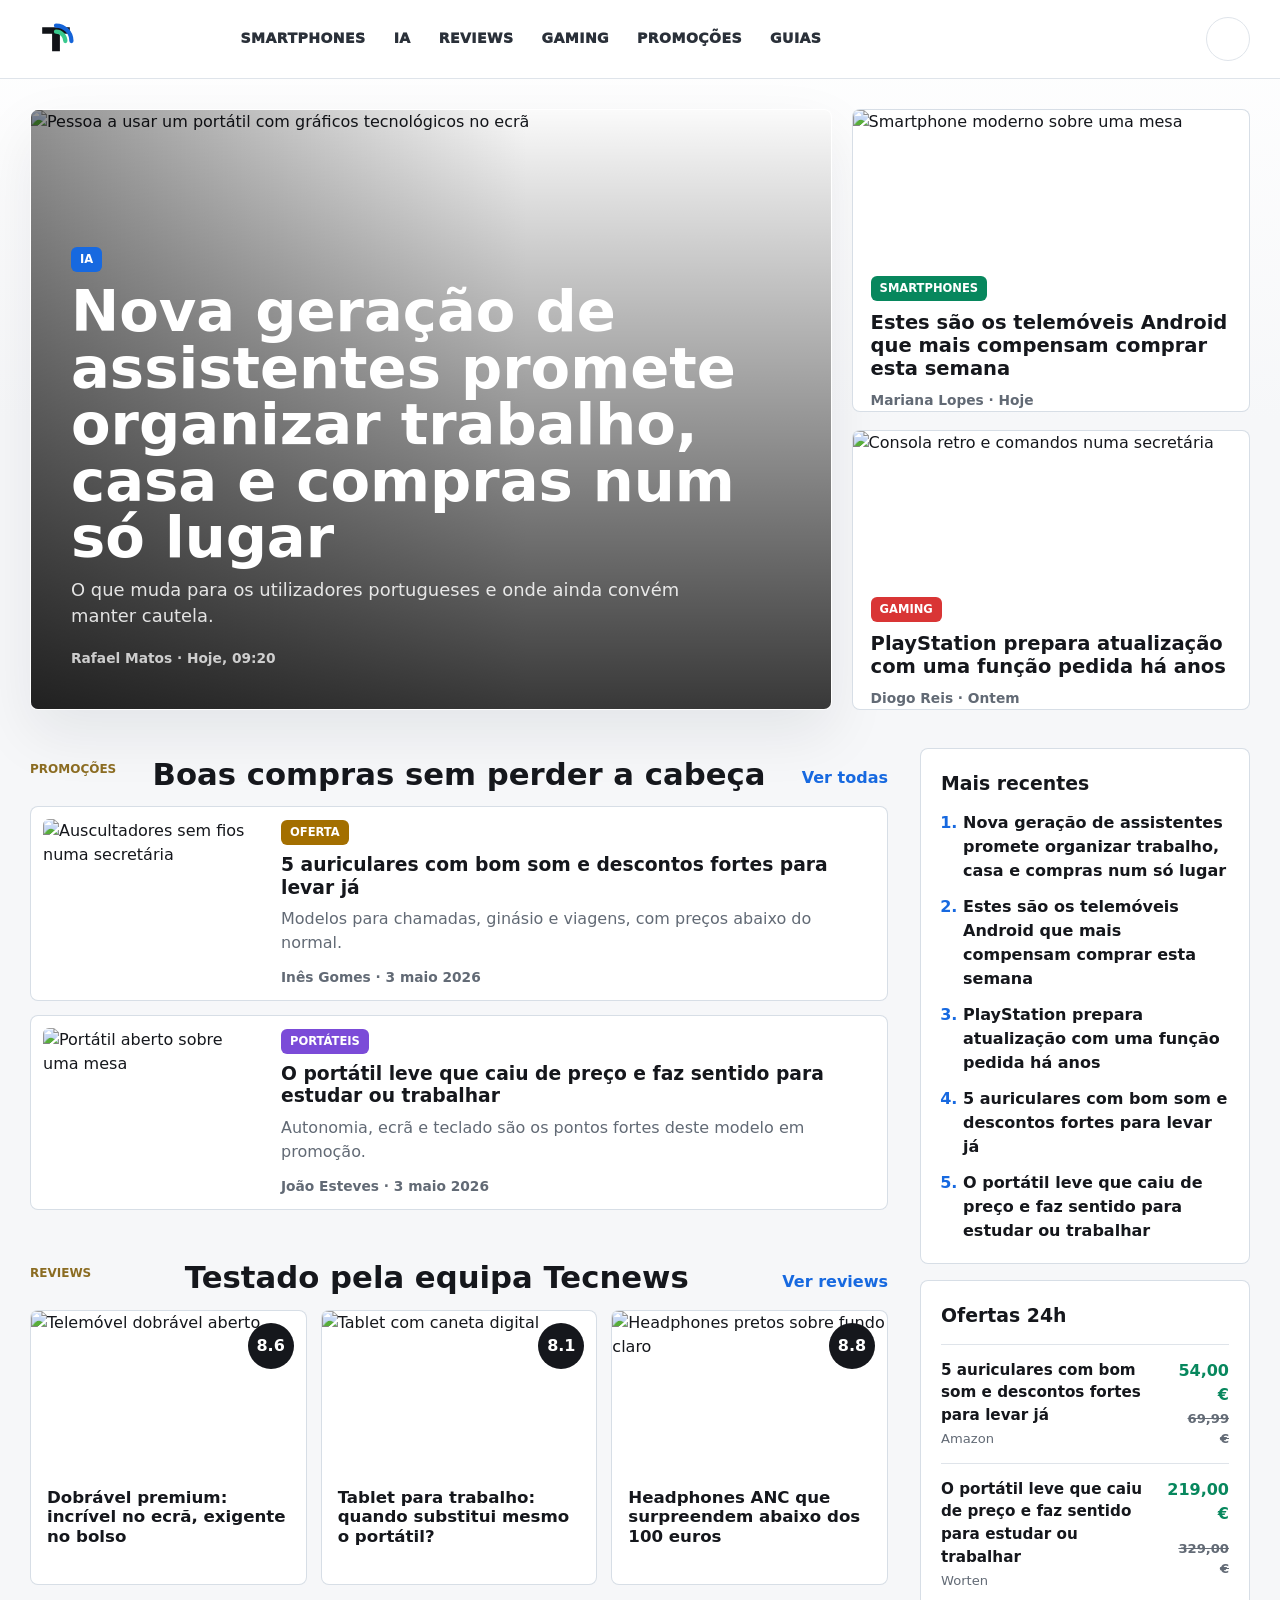
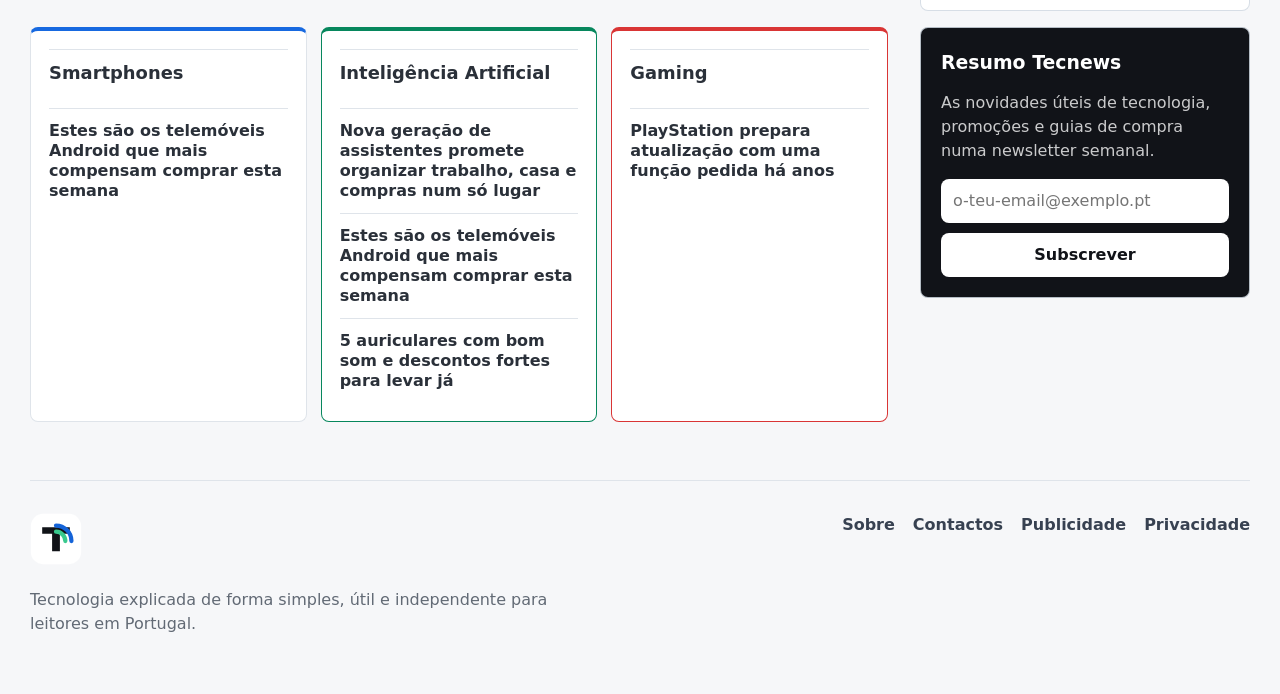
==== index.html @ a5c697e7 "Fix remaining public navigation links" ====
<!doctype html>
<html lang="pt-PT">
  <head>
    <meta charset="utf-8" />
    <meta name="viewport" content="width=device-width, initial-scale=1" />
    <meta
      name="description"
      content="Tecnews.pt acompanha tecnologia, gadgets, inteligência artificial, telecomunicações, jogos, mobilidade e promoções em Portugal."
    />
    <title>Tecnews.pt - Tecnologia em português</title>
    <link rel="preconnect" href="https://images.unsplash.com" />
    <link rel="preconnect" href="https://unpkg.com" />
    <link rel="icon" href="assets/logo.svg" type="image/svg+xml" />
    <link rel="stylesheet" href="styles.css" />
  </head>
  <body>
    <header class="site-header">
      <div class="topbar">
        <a class="brand" href="index.html" aria-label="Tecnews.pt página inicial">
          <img class="brand-logo" src="assets/logo.svg" alt="Tecnews.pt" />
        </a>

        <button class="icon-button nav-toggle" type="button" aria-label="Abrir menu" aria-expanded="false">
          <i data-lucide="menu"></i>
        </button>

        <nav class="main-nav" aria-label="Secções principais">
          <a href="topic.html?topic=smartphones">Smartphones</a>
          <a href="topic.html?topic=ia">IA</a>
          <a href="topic.html?topic=reviews">Reviews</a>
          <a href="topic.html?topic=gaming">Gaming</a>
          <a href="topic.html?topic=promocoes">Promoções</a>
          <a href="topic.html?topic=guias">Guias</a>
        </nav>

        <form class="search" role="search" data-search-form>
          <button class="search-trigger" type="button" aria-label="Abrir pesquisa" data-search-trigger>
            <i data-lucide="search"></i>
          </button>
          <label class="sr-only" for="search-input">Pesquisar</label>
          <input id="search-input" type="search" placeholder="Pesquisar notícias" data-search-input />
          <div class="search-results" data-search-results></div>
        </form>
      </div>

      <div class="trend-strip is-hidden" data-trends aria-label="Temas em destaque"></div>
    </header>

    <main>
      <section class="hero-grid" aria-label="Notícias em destaque">
        <article class="lead-story" data-lead-story></article>

        <div class="side-stories" data-side-stories></div>
      </section>

      <section class="news-layout">
        <div class="content-column">
          <section id="promocoes" class="section-block">
            <div class="section-heading">
              <p class="eyebrow">Promoções</p>
              <h2>Boas compras sem perder a cabeça</h2>
              <a href="topic.html?topic=promocoes">Ver todas</a>
            </div>

            <div class="article-list" data-promo-posts></div>
          </section>

          <section id="reviews" class="section-block">
            <div class="section-heading">
              <p class="eyebrow">Reviews</p>
              <h2>Testado pela equipa Tecnews</h2>
              <a href="topic.html?topic=reviews">Ver reviews</a>
            </div>

            <div class="review-grid" data-review-posts></div>
          </section>

          <section id="guias" class="section-block topic-grid">
            <div class="topic-block" id="smartphones">
              <a class="topic-head" href="topic.html?topic=smartphones">
                <i data-lucide="smartphone"></i>
                <h2>Smartphones</h2>
              </a>
              <div data-topic-links="Smartphones"></div>
            </div>

            <div class="topic-block" id="ia">
              <a class="topic-head" href="topic.html?topic=ia">
                <i data-lucide="sparkles"></i>
                <h2>Inteligência Artificial</h2>
              </a>
              <div data-topic-links="IA"></div>
            </div>

            <div class="topic-block" id="gaming">
              <a class="topic-head" href="topic.html?topic=gaming">
                <i data-lucide="gamepad-2"></i>
                <h2>Gaming</h2>
              </a>
              <div data-topic-links="Gaming"></div>
            </div>
          </section>
        </div>

        <aside class="sidebar" aria-label="Mais notícias e ofertas">
          <section class="sidebar-panel">
            <h2>Mais recentes</h2>
            <ol class="latest-list" data-latest-posts></ol>
          </section>

          <section class="sidebar-panel deals-panel">
            <h2>Ofertas 24h</h2>
            <div data-deal-posts></div>
          </section>

          <section class="newsletter">
            <i data-lucide="mail"></i>
            <h2 data-newsletter-title>Resumo Tecnews</h2>
            <p data-newsletter-text>As novidades úteis de tecnologia, promoções e guias de compra numa newsletter semanal.</p>
            <form>
              <label class="sr-only" for="email">Email</label>
              <input id="email" type="email" placeholder="o-teu-email@exemplo.pt" />
              <button type="submit">Subscrever</button>
            </form>
          </section>
        </aside>
      </section>
    </main>

    <footer class="site-footer">
      <div>
        <a class="brand" href="index.html">
          <img class="brand-logo" src="assets/logo.svg" alt="Tecnews.pt" />
        </a>
        <p>Tecnologia explicada de forma simples, útil e independente para leitores em Portugal.</p>
      </div>
      <nav aria-label="Rodapé">
        <a href="page.html?page=sobre">Sobre</a>
        <a href="page.html?page=contactos">Contactos</a>
        <a href="page.html?page=publicidade">Publicidade</a>
        <a href="page.html?page=privacidade">Privacidade</a>
      </nav>
    </footer>

    <script src="https://unpkg.com/lucide@latest/dist/umd/lucide.min.js"></script>
    <script src="site-data.js"></script>
    <script src="script.js"></script>
  </body>
</html>
---- styles.css ----
:root {
  color-scheme: light;
  --bg: #f6f7f9;
  --surface: #ffffff;
  --surface-soft: #f1f5f7;
  --ink: #15171c;
  --muted: #626a75;
  --line: #dfe4ea;
  --blue: #1769e0;
  --green: #07875d;
  --yellow: #f2b705;
  --red: #d93535;
  --purple: #7b4bd8;
  --gold: #c9a24e;
  --shadow: 0 24px 60px rgba(17, 24, 39, 0.08);
  --max: 1220px;
}

* {
  box-sizing: border-box;
}

body {
  margin: 0;
  background:
    linear-gradient(180deg, #ffffff 0, #f6f7f9 420px),
    var(--bg);
  color: var(--ink);
  font-family:
    Inter, ui-sans-serif, system-ui, -apple-system, BlinkMacSystemFont, "Segoe UI", sans-serif;
  line-height: 1.5;
}

img {
  display: block;
  width: 100%;
  height: 100%;
  object-fit: cover;
}

a {
  color: inherit;
  text-decoration: none;
}

button,
input,
select,
textarea {
  font: inherit;
}

.sr-only,
.visually-tight .eyebrow {
  position: absolute;
  width: 1px;
  height: 1px;
  padding: 0;
  margin: -1px;
  overflow: hidden;
  clip: rect(0, 0, 0, 0);
  white-space: nowrap;
  border: 0;
}

.site-header {
  position: sticky;
  top: 0;
  z-index: 20;
  background: rgba(255, 255, 255, 0.88);
  border-bottom: 1px solid var(--line);
  backdrop-filter: blur(22px);
}

.topbar,
.trend-strip,
.hero-grid,
.news-layout,
.site-footer {
  width: min(calc(100% - 32px), var(--max));
  margin-inline: auto;
}

.topbar {
  display: grid;
  grid-template-columns: auto 1fr minmax(190px, 270px);
  gap: 20px;
  align-items: center;
  min-height: 78px;
}

.brand {
  display: inline-flex;
  align-items: center;
  width: fit-content;
}

.brand-logo {
  width: 52px;
  height: auto;
}

.main-nav {
  display: flex;
  justify-content: center;
  gap: 2px;
}

.main-nav a {
  border-radius: 999px;
  color: #2a3039;
  font-size: 0.88rem;
  font-weight: 950;
  letter-spacing: 0.03em;
  padding: 9px 13px;
  text-transform: uppercase;
}

.main-nav a:hover,
.main-nav a:focus-visible,
.main-nav a.is-current {
  background: var(--surface-soft);
  color: var(--blue);
}

.search {
  position: relative;
  display: flex;
  align-items: center;
  gap: 8px;
  justify-self: end;
  min-width: 0;
  width: 44px;
  border: 1px solid var(--line);
  border-radius: 999px;
  background: white;
  padding: 0;
  transition:
    width 0.22s ease,
    box-shadow 0.22s ease;
}

.search.is-open,
.search:focus-within {
  width: min(270px, 42vw);
  box-shadow: 0 14px 36px rgba(17, 24, 39, 0.08);
}

.search svg {
  width: 18px;
  color: var(--muted);
}

.search-trigger {
  display: grid;
  flex: 0 0 42px;
  width: 42px;
  height: 42px;
  place-items: center;
  border: 0;
  border-radius: 999px;
  background: transparent;
  cursor: pointer;
}

.search input {
  display: none;
  min-width: 0;
  width: 100%;
  border: 0;
  outline: 0;
  background: transparent;
  padding-right: 14px;
}

.search.is-open input,
.search:focus-within input {
  display: block;
}

.search-results {
  position: absolute;
  top: calc(100% + 10px);
  right: 0;
  z-index: 30;
  display: none;
  width: min(360px, 88vw);
  border: 1px solid var(--line);
  border-radius: 8px;
  background: white;
  box-shadow: var(--shadow);
  overflow: hidden;
}

.search-results.is-open {
  display: grid;
}

.search-results a,
.search-results p {
  display: grid;
  gap: 3px;
  margin: 0;
  border-bottom: 1px solid var(--line);
  padding: 12px 14px;
}

.search-results a:last-child {
  border-bottom: 0;
}

.search-results span {
  color: var(--blue);
  font-size: 0.72rem;
  font-weight: 900;
  text-transform: uppercase;
}

.search-results strong {
  font-size: 0.92rem;
  line-height: 1.2;
}

.icon-button {
  display: none;
  place-items: center;
  width: 42px;
  height: 42px;
  border: 1px solid var(--line);
  border-radius: 8px;
  background: var(--surface);
  color: var(--ink);
  cursor: pointer;
}

.trend-strip {
  display: flex;
  gap: 10px;
  align-items: center;
  overflow-x: auto;
  padding: 0 0 16px;
  scrollbar-width: none;
}

.trend-strip.is-hidden {
  display: none;
}

.trend-strip::-webkit-scrollbar {
  display: none;
}

.trend-strip span,
.eyebrow {
  color: #8b6c22;
  font-size: 0.75rem;
  font-weight: 850;
  letter-spacing: 0;
  text-transform: uppercase;
}

.trend-strip a {
  flex: 0 0 auto;
  border: 1px solid #e6dfcf;
  border-radius: 999px;
  background: #fffdf8;
  color: #4a3b18;
  font-size: 0.86rem;
  font-weight: 700;
  padding: 6px 12px;
}

main {
  padding: 30px 0 58px;
}

.hero-grid {
  display: grid;
  grid-template-columns: minmax(0, 1.65fr) minmax(300px, 0.82fr);
  gap: 20px;
  align-items: stretch;
}

.section-heading {
  display: flex;
  align-items: end;
  justify-content: space-between;
  gap: 16px;
  margin-bottom: 16px;
}

.section-heading h1,
.section-heading h2 {
  margin: 0;
  max-width: 760px;
  font-size: clamp(1.9rem, 4vw, 3.65rem);
  line-height: 1.02;
  letter-spacing: 0;
}

.section-heading h2 {
  font-size: clamp(1.55rem, 2.4vw, 2.2rem);
}

.section-heading a {
  flex: 0 0 auto;
  color: var(--blue);
  font-weight: 800;
}

.lead-story,
.story-card,
.compact-card,
.horizontal-card,
.sidebar-panel,
.newsletter {
  border: 1px solid rgba(209, 217, 226, 0.86);
  border-radius: 8px;
  background: var(--surface);
  box-shadow: var(--shadow);
  overflow: hidden;
}

.lead-story {
  min-height: 540px;
  border-color: transparent;
}

.lead-story a,
.story-card a {
  display: block;
  position: relative;
  height: 100%;
}

.lead-story img {
  position: absolute;
  inset: 0;
}

.lead-story::after,
.lead-story a::after {
  position: absolute;
  inset: 0;
  content: "";
}

.lead-story a::after {
  background:
    linear-gradient(180deg, rgba(0, 0, 0, 0.02), rgba(0, 0, 0, 0.78)),
    linear-gradient(90deg, rgba(0, 0, 0, 0.42), transparent 62%);
}

.story-overlay {
  position: absolute;
  inset: auto 0 0;
  z-index: 1;
  padding: clamp(22px, 4vw, 40px);
  color: white;
}

.story-overlay h2 {
  max-width: 820px;
  margin: 12px 0 10px;
  font-size: clamp(2.25rem, 4.5vw, 4.35rem);
  line-height: 0.98;
  letter-spacing: 0;
}

.story-overlay p {
  max-width: 650px;
  margin: 0 0 18px;
  color: rgba(255, 255, 255, 0.86);
  font-size: 1.12rem;
}

.side-stories {
  display: grid;
  gap: 18px;
}

.story-card {
  min-height: 260px;
  box-shadow: none;
}

.story-card img {
  height: 150px;
}

.story-card .tag,
.story-card h2,
.story-card .byline {
  margin-left: 18px;
  margin-right: 18px;
}

.story-card .tag {
  margin-top: 16px;
}

.story-card h2 {
  margin-top: 10px;
  margin-bottom: 10px;
  font-size: 1.22rem;
  line-height: 1.18;
  letter-spacing: 0;
}

.tag {
  display: inline-flex;
  align-items: center;
  width: fit-content;
  border-radius: 6px;
  color: white;
  font-size: 0.72rem;
  font-weight: 850;
  letter-spacing: 0;
  padding: 4px 9px;
  text-transform: uppercase;
}

.tag-blue {
  background: var(--blue);
}

.tag-green {
  background: var(--green);
}

.tag-red {
  background: var(--red);
}

.tag-yellow {
  background: #a36f00;
}

.tag-purple {
  background: var(--purple);
}

.byline {
  display: block;
  color: var(--muted);
  font-size: 0.86rem;
  font-weight: 650;
}

.story-overlay .byline {
  color: rgba(255, 255, 255, 0.76);
}

.news-layout {
  display: grid;
  grid-template-columns: minmax(0, 1fr) 330px;
  gap: 32px;
  align-items: start;
  margin-top: 38px;
}

.section-block {
  margin-top: 42px;
}

.section-block:first-child {
  margin-top: 0;
}

.article-list {
  display: grid;
  gap: 14px;
}

.horizontal-card {
  display: grid;
  grid-template-columns: 220px minmax(0, 1fr);
  gap: 18px;
  padding: 12px;
  box-shadow: none;
  transition:
    border-color 0.2s ease,
    transform 0.2s ease;
}

.card-image-link {
  display: block;
  min-height: 156px;
}

.horizontal-card:hover,
.compact-card:hover,
.story-card:hover,
.sidebar-panel:hover {
  border-color: #cfd8e3;
}

.clickable-card {
  cursor: pointer;
}

.horizontal-card img {
  min-height: 156px;
  border-radius: 6px;
}

.horizontal-card h3,
.compact-card h3 {
  margin: 9px 0 8px;
  line-height: 1.2;
  letter-spacing: 0;
}

.horizontal-card p {
  margin: 0 0 12px;
  color: var(--muted);
}

.review-grid {
  display: grid;
  grid-template-columns: repeat(3, minmax(0, 1fr));
  gap: 14px;
}

.compact-card {
  position: relative;
  box-shadow: none;
}

.compact-card img {
  height: 168px;
}

.compact-card h3 {
  padding: 0 16px 18px;
  min-height: 88px;
  font-size: 1.04rem;
}

.score {
  position: absolute;
  top: 12px;
  right: 12px;
  display: grid;
  place-items: center;
  width: 46px;
  height: 46px;
  border-radius: 50%;
  background: var(--ink);
  color: white;
  font-weight: 900;
}

.topic-grid {
  display: grid;
  grid-template-columns: repeat(3, minmax(0, 1fr));
  gap: 14px;
}

.topic-block {
  border: 1px solid var(--line);
  border-top: 4px solid var(--blue);
  border-radius: 8px;
  background: var(--surface);
  padding: 18px;
}

.topic-block:nth-child(2) {
  border-color: var(--green);
}

.topic-block:nth-child(3) {
  border-color: var(--red);
}

.topic-head {
  display: flex;
  align-items: center;
  gap: 10px;
  margin-bottom: 12px;
}

.topic-head:hover h2 {
  color: var(--blue);
}

.topic-head svg {
  width: 22px;
  color: var(--blue);
}

.topic-head h2 {
  margin: 0;
  font-size: 1.12rem;
}

.topic-block a {
  display: block;
  border-top: 1px solid var(--line);
  padding: 12px 0;
  color: #2a3039;
  font-weight: 750;
  line-height: 1.25;
}

.topic-block div[data-topic-links] {
  display: grid;
}

.sidebar {
  position: sticky;
  top: 128px;
  display: grid;
  gap: 16px;
}

.sidebar-panel {
  padding: 20px;
  box-shadow: none;
}

.sidebar-panel h2,
.newsletter h2 {
  margin: 0 0 14px;
  font-size: 1.18rem;
}

.latest-list {
  display: grid;
  gap: 12px;
  margin: 0;
  padding-left: 22px;
}

.latest-list li::marker {
  color: var(--blue);
  font-weight: 900;
}

.latest-list a {
  font-weight: 750;
  line-height: 1.24;
}

.deal {
  display: flex;
  justify-content: space-between;
  gap: 12px;
  border-top: 1px solid var(--line);
  padding: 14px 0 0;
  margin-top: 14px;
}

.deal div,
.deal p {
  display: grid;
  gap: 2px;
  margin: 0;
}

.deal strong {
  font-size: 0.95rem;
}

.deal span,
.deal s {
  color: var(--muted);
  font-size: 0.82rem;
}

.deal p {
  color: var(--green);
  font-weight: 900;
  text-align: right;
}

.newsletter {
  padding: 20px;
  background: #111318;
  color: white;
  box-shadow: none;
}

.newsletter svg {
  width: 28px;
  color: var(--gold);
  margin-bottom: 12px;
}

.newsletter p {
  margin: 0 0 16px;
  color: rgba(255, 255, 255, 0.78);
}

.newsletter form {
  display: grid;
  gap: 10px;
}

.newsletter input,
.newsletter button {
  width: 100%;
  min-height: 44px;
  border-radius: 8px;
  border: 0;
  padding: 0 12px;
}

.newsletter button {
  background: white;
  color: #111318;
  font-weight: 900;
  cursor: pointer;
}

.newsletter button:hover,
.admin-panel button[type="submit"]:hover,
.admin-actions a:hover,
.admin-actions button:hover,
.ghost-button:hover {
  filter: brightness(0.96);
}

.article-page {
  padding: 34px 0 58px;
}

.article-shell {
  width: min(calc(100% - 32px), 900px);
  margin-inline: auto;
}

.back-link {
  display: inline-flex;
  margin-bottom: 22px;
  color: var(--blue);
  font-weight: 900;
}

.article-header {
  display: grid;
  gap: 14px;
  margin-bottom: 24px;
}

.article-header h1 {
  max-width: 860px;
  margin: 0;
  font-size: clamp(2.3rem, 6vw, 5rem);
  line-height: 0.98;
  letter-spacing: 0;
}

.article-header p {
  max-width: 720px;
  margin: 0;
  color: #3f4652;
  font-size: clamp(1.05rem, 2vw, 1.35rem);
}

.article-figure {
  margin: 0 0 30px;
  overflow: hidden;
  border-radius: 8px;
  background: var(--surface);
  box-shadow: var(--shadow);
}

.article-figure img {
  aspect-ratio: 16 / 9;
}

.article-body {
  display: grid;
  gap: 20px;
  max-width: 720px;
  margin-inline: auto;
  color: #252b35;
  font-size: 1.12rem;
}

.article-body p {
  margin: 0;
}

.related-posts {
  max-width: 720px;
  margin: 42px auto 0;
  border-top: 1px solid var(--line);
  padding-top: 24px;
}

.related-posts h2 {
  margin: 0 0 16px;
}

.related-posts div {
  display: grid;
  gap: 10px;
}

.related-posts a {
  display: grid;
  gap: 4px;
  border: 1px solid var(--line);
  border-radius: 8px;
  background: white;
  padding: 14px;
}

.related-posts span {
  color: var(--blue);
  font-size: 0.72rem;
  font-weight: 900;
  text-transform: uppercase;
}

.topic-page {
  padding: 34px 0 58px;
}

.topic-shell {
  width: min(calc(100% - 32px), var(--max));
  margin-inline: auto;
}

.topic-hero {
  display: grid;
  gap: 10px;
  max-width: 760px;
  margin-bottom: 24px;
}

.topic-hero h1 {
  margin: 0;
  font-size: clamp(2.5rem, 7vw, 5.6rem);
  line-height: 0.96;
}

.topic-hero p {
  margin: 0;
  color: #3f4652;
  font-size: clamp(1.04rem, 2vw, 1.3rem);
}

.topic-lead {
  overflow: hidden;
  border: 1px solid rgba(209, 217, 226, 0.86);
  border-radius: 8px;
  background: white;
  box-shadow: var(--shadow);
}

.topic-lead a {
  display: grid;
  grid-template-columns: minmax(0, 1.2fr) minmax(340px, 0.8fr);
}

.topic-lead img {
  min-height: 390px;
}

.topic-lead div {
  align-self: center;
  padding: clamp(22px, 4vw, 38px);
}

.topic-lead h2 {
  margin: 12px 0 10px;
  font-size: clamp(1.8rem, 4vw, 3.4rem);
  line-height: 1;
}

.topic-lead p,
.topic-result-card p {
  color: var(--muted);
}

.topic-results {
  display: grid;
  grid-template-columns: repeat(3, minmax(0, 1fr));
  gap: 16px;
  margin-top: 20px;
}

.topic-result-card {
  overflow: hidden;
  border: 1px solid rgba(209, 217, 226, 0.86);
  border-radius: 8px;
  background: white;
}

.topic-result-card img {
  height: 180px;
}

.topic-result-card div {
  padding: 16px;
}

.topic-result-card h2 {
  margin: 10px 0 8px;
  font-size: 1.18rem;
  line-height: 1.14;
}

.info-page {
  padding: 58px 0;
}

.info-shell {
  display: grid;
  gap: 18px;
  width: min(calc(100% - 32px), 780px);
  margin-inline: auto;
}

.info-shell h1 {
  margin: 0;
  font-size: clamp(2.6rem, 7vw, 5.4rem);
  line-height: 0.96;
}

.info-shell div {
  display: grid;
  gap: 16px;
  color: #303743;
  font-size: 1.12rem;
}

.info-shell p {
  margin: 0;
}

.site-footer {
  display: flex;
  justify-content: space-between;
  gap: 24px;
  border-top: 1px solid var(--line);
  padding: 32px 0 42px;
}

.site-footer p {
  max-width: 520px;
  color: var(--muted);
}

.site-footer nav {
  display: flex;
  flex-wrap: wrap;
  gap: 12px 18px;
  align-content: start;
}

.site-footer nav a {
  color: #374151;
  font-weight: 750;
}

@media (max-width: 980px) {
  .topbar {
    grid-template-columns: auto auto 1fr;
  }

  .nav-toggle {
    display: grid;
  }

  .main-nav {
    position: absolute;
    top: 78px;
    left: 16px;
    right: 16px;
    display: none;
    grid-template-columns: repeat(2, minmax(0, 1fr));
    border: 1px solid var(--line);
    border-radius: 8px;
    background: white;
    padding: 10px;
    box-shadow: var(--shadow);
  }

  .main-nav.is-open {
    display: grid;
  }

  .hero-grid,
  .news-layout,
  .topic-lead a {
    grid-template-columns: 1fr;
  }

  .lead-story {
    min-height: 500px;
  }

  .side-stories,
  .review-grid,
  .topic-grid,
  .topic-results {
    grid-template-columns: repeat(2, minmax(0, 1fr));
  }

  .sidebar {
    position: static;
    grid-template-columns: repeat(2, minmax(0, 1fr));
  }

  .newsletter {
    grid-column: 1 / -1;
  }
}

@media (max-width: 680px) {
  .topbar,
  .trend-strip,
  .hero-grid,
  .news-layout,
  .site-footer {
    width: min(calc(100% - 24px), var(--max));
  }

  .topbar {
    grid-template-columns: auto auto;
    justify-content: space-between;
    gap: 12px;
    padding: 10px 0;
  }

  .brand {
    max-width: 58px;
  }

  .brand-logo {
    width: 50px;
  }

  .search {
    grid-column: 1 / -1;
    justify-self: stretch;
    width: 44px;
  }

  .search.is-open,
  .search:focus-within {
    width: 100%;
  }

  .trend-strip {
    padding-top: 4px;
  }

  main {
    padding-top: 22px;
  }

  .section-heading {
    align-items: start;
    flex-direction: column;
  }

  .lead-story {
    min-height: 460px;
  }

  .story-overlay {
    padding: 20px;
  }

  .story-overlay h2 {
    font-size: clamp(1.85rem, 11vw, 3rem);
  }

  .side-stories,
  .review-grid,
  .topic-grid,
  .topic-results,
  .sidebar {
    grid-template-columns: 1fr;
  }

  .horizontal-card {
    grid-template-columns: 1fr;
  }

  .horizontal-card img {
    aspect-ratio: 16 / 9;
    min-height: 0;
  }

  .site-footer {
    flex-direction: column;
  }
}
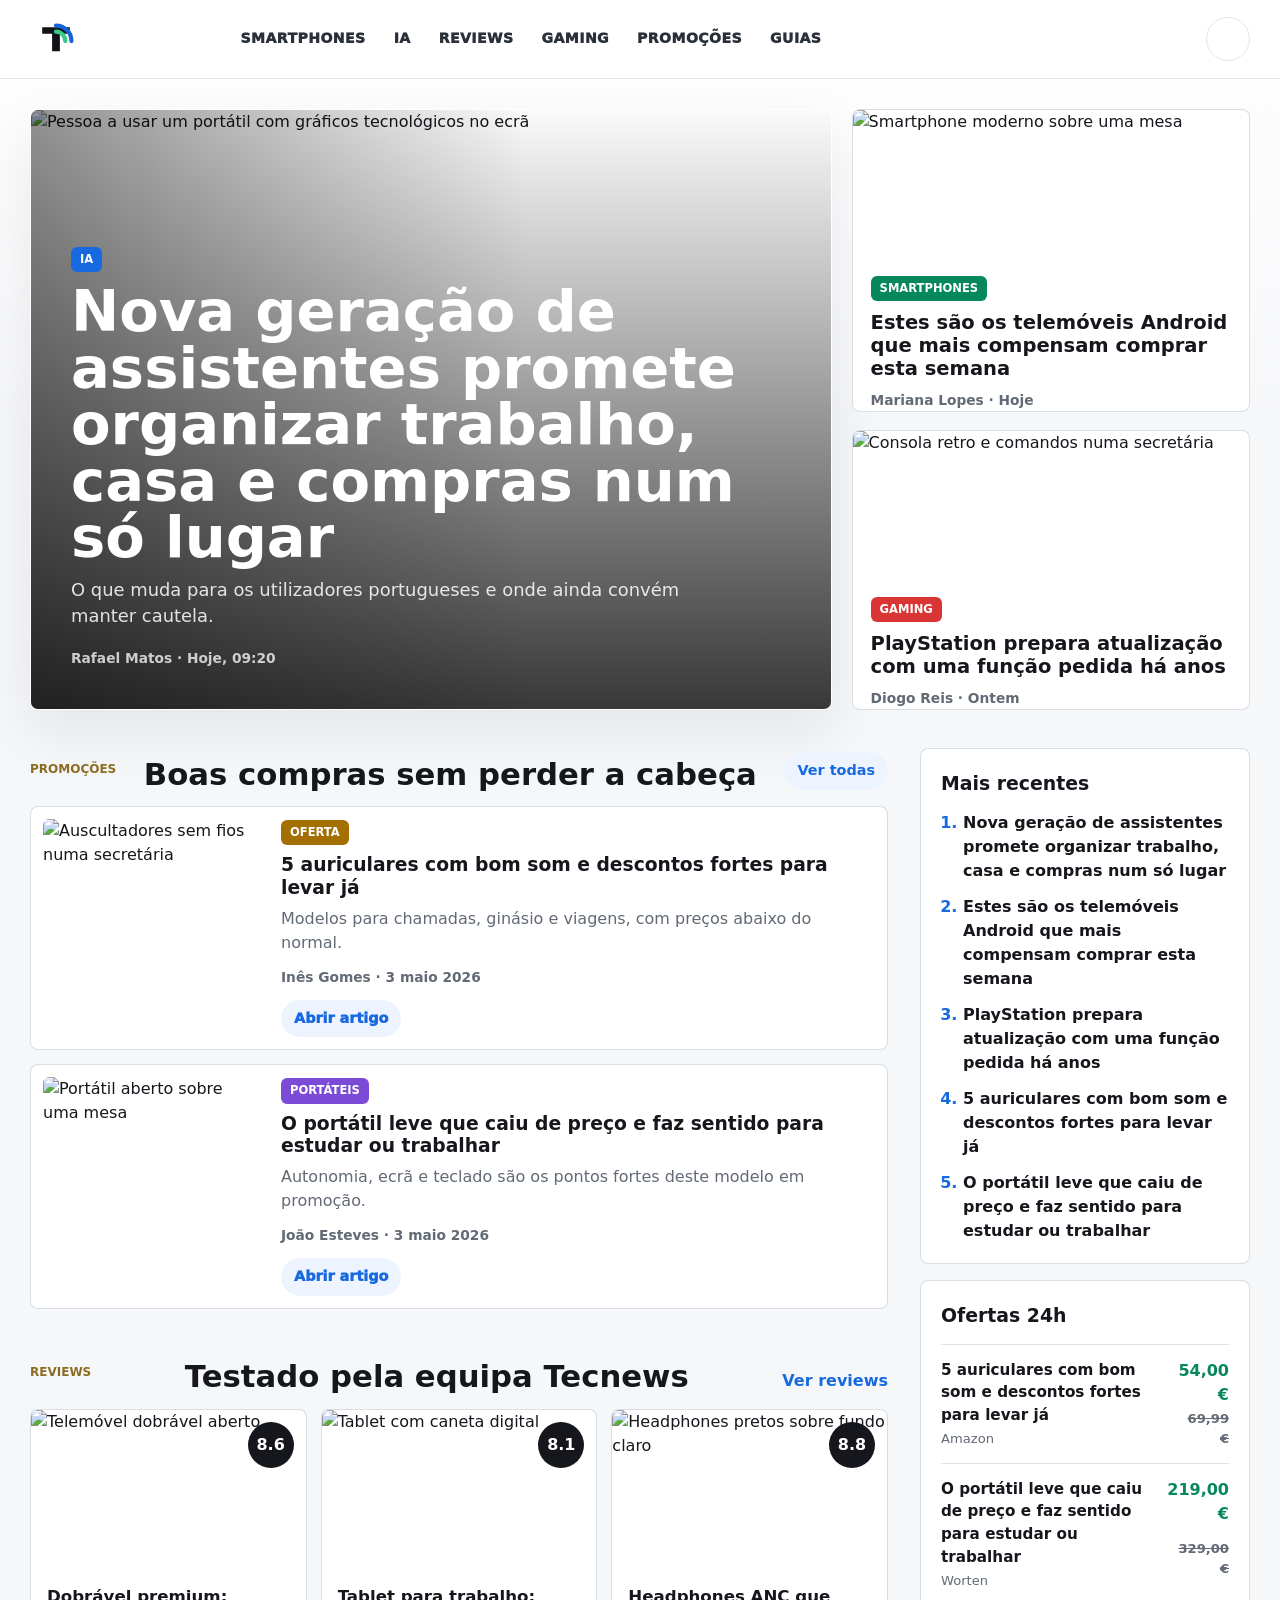
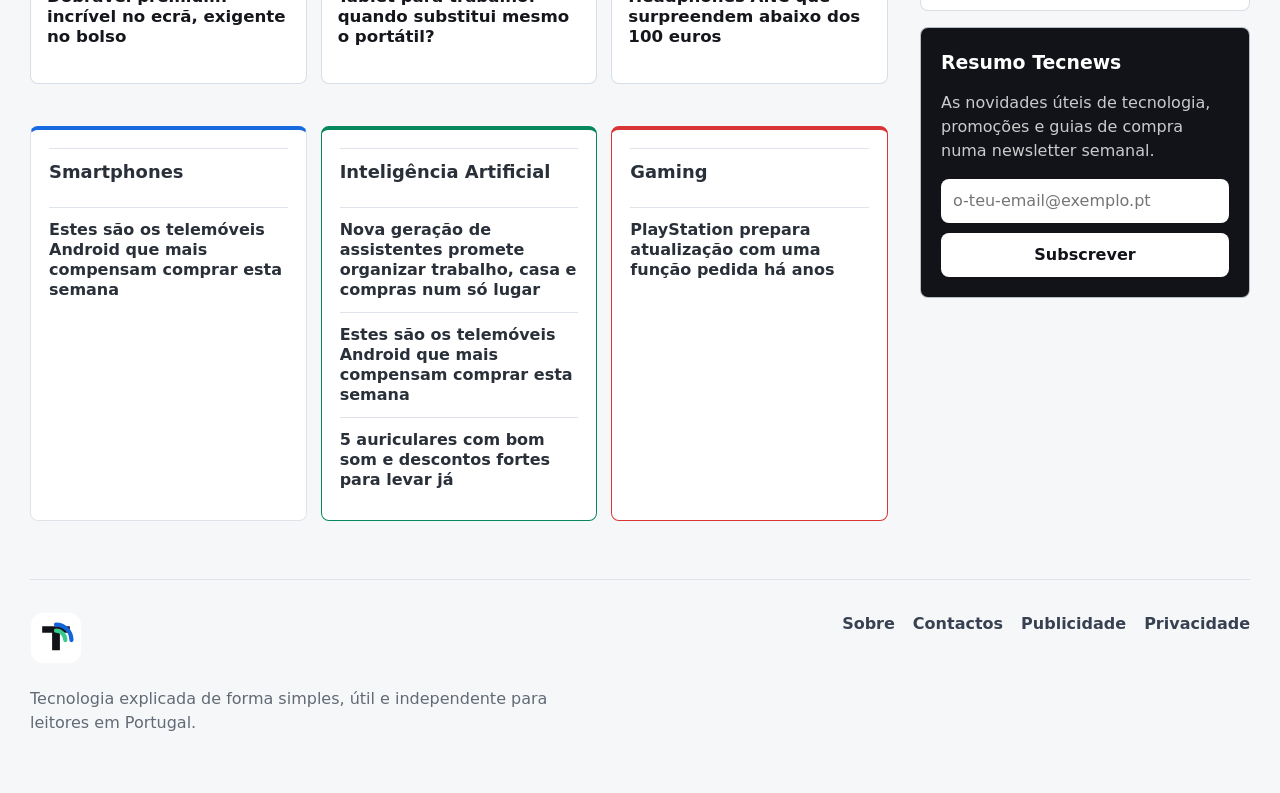
==== commit d1672449: "Use clean public URLs" ====
--- a/index.html
+++ b/index.html
@@ -25,12 +25,12 @@
         </button>
 
         <nav class="main-nav" aria-label="Secções principais">
-          <a href="topic.html?topic=smartphones">Smartphones</a>
-          <a href="topic.html?topic=ia">IA</a>
-          <a href="topic.html?topic=reviews">Reviews</a>
-          <a href="topic.html?topic=gaming">Gaming</a>
-          <a href="topic.html?topic=promocoes">Promoções</a>
-          <a href="topic.html?topic=guias">Guias</a>
+          <a href="topic?topic=smartphones">Smartphones</a>
+          <a href="topic?topic=ia">IA</a>
+          <a href="topic?topic=reviews">Reviews</a>
+          <a href="topic?topic=gaming">Gaming</a>
+          <a href="topic?topic=promocoes">Promoções</a>
+          <a href="topic?topic=guias">Guias</a>
         </nav>
 
         <form class="search" role="search" data-search-form>
@@ -58,8 +58,8 @@
           <section id="promocoes" class="section-block">
             <div class="section-heading">
               <p class="eyebrow">Promoções</p>
-              <h2>Boas compras sem perder a cabeça</h2>
-              <a href="topic.html?topic=promocoes">Ver todas</a>
+              <h2><a href="topic?topic=promocoes">Boas compras sem perder a cabeça</a></h2>
+              <a class="section-action" href="topic?topic=promocoes">Ver todas</a>
             </div>
 
             <div class="article-list" data-promo-posts></div>
@@ -69,7 +69,7 @@
             <div class="section-heading">
               <p class="eyebrow">Reviews</p>
               <h2>Testado pela equipa Tecnews</h2>
-              <a href="topic.html?topic=reviews">Ver reviews</a>
+              <a href="topic?topic=reviews">Ver reviews</a>
             </div>
 
             <div class="review-grid" data-review-posts></div>
@@ -77,7 +77,7 @@
 
           <section id="guias" class="section-block topic-grid">
             <div class="topic-block" id="smartphones">
-              <a class="topic-head" href="topic.html?topic=smartphones">
+              <a class="topic-head" href="topic?topic=smartphones">
                 <i data-lucide="smartphone"></i>
                 <h2>Smartphones</h2>
               </a>
@@ -85,7 +85,7 @@
             </div>
 
             <div class="topic-block" id="ia">
-              <a class="topic-head" href="topic.html?topic=ia">
+              <a class="topic-head" href="topic?topic=ia">
                 <i data-lucide="sparkles"></i>
                 <h2>Inteligência Artificial</h2>
               </a>
@@ -93,7 +93,7 @@
             </div>
 
             <div class="topic-block" id="gaming">
-              <a class="topic-head" href="topic.html?topic=gaming">
+              <a class="topic-head" href="topic?topic=gaming">
                 <i data-lucide="gamepad-2"></i>
                 <h2>Gaming</h2>
               </a>
@@ -135,10 +135,10 @@
         <p>Tecnologia explicada de forma simples, útil e independente para leitores em Portugal.</p>
       </div>
       <nav aria-label="Rodapé">
-        <a href="page.html?page=sobre">Sobre</a>
-        <a href="page.html?page=contactos">Contactos</a>
-        <a href="page.html?page=publicidade">Publicidade</a>
-        <a href="page.html?page=privacidade">Privacidade</a>
+        <a href="page?page=sobre">Sobre</a>
+        <a href="page?page=contactos">Contactos</a>
+        <a href="page?page=publicidade">Publicidade</a>
+        <a href="page?page=privacidade">Privacidade</a>
       </nav>
     </footer>
 
--- a/styles.css
+++ b/styles.css
@@ -308,6 +308,31 @@
   font-weight: 800;
 }
 
+.section-action,
+.inline-action {
+  display: inline-flex;
+  width: fit-content;
+  align-items: center;
+  border-radius: 999px;
+  background: #eef4ff;
+  color: var(--blue);
+  font-size: 0.9rem;
+  font-weight: 950;
+  padding: 8px 13px;
+}
+
+.inline-action {
+  margin-top: 12px;
+}
+
+.section-heading h2 a {
+  color: inherit;
+}
+
+.section-heading h2 a:hover {
+  color: var(--blue);
+}
+
 .lead-story,
 .story-card,
 .compact-card,
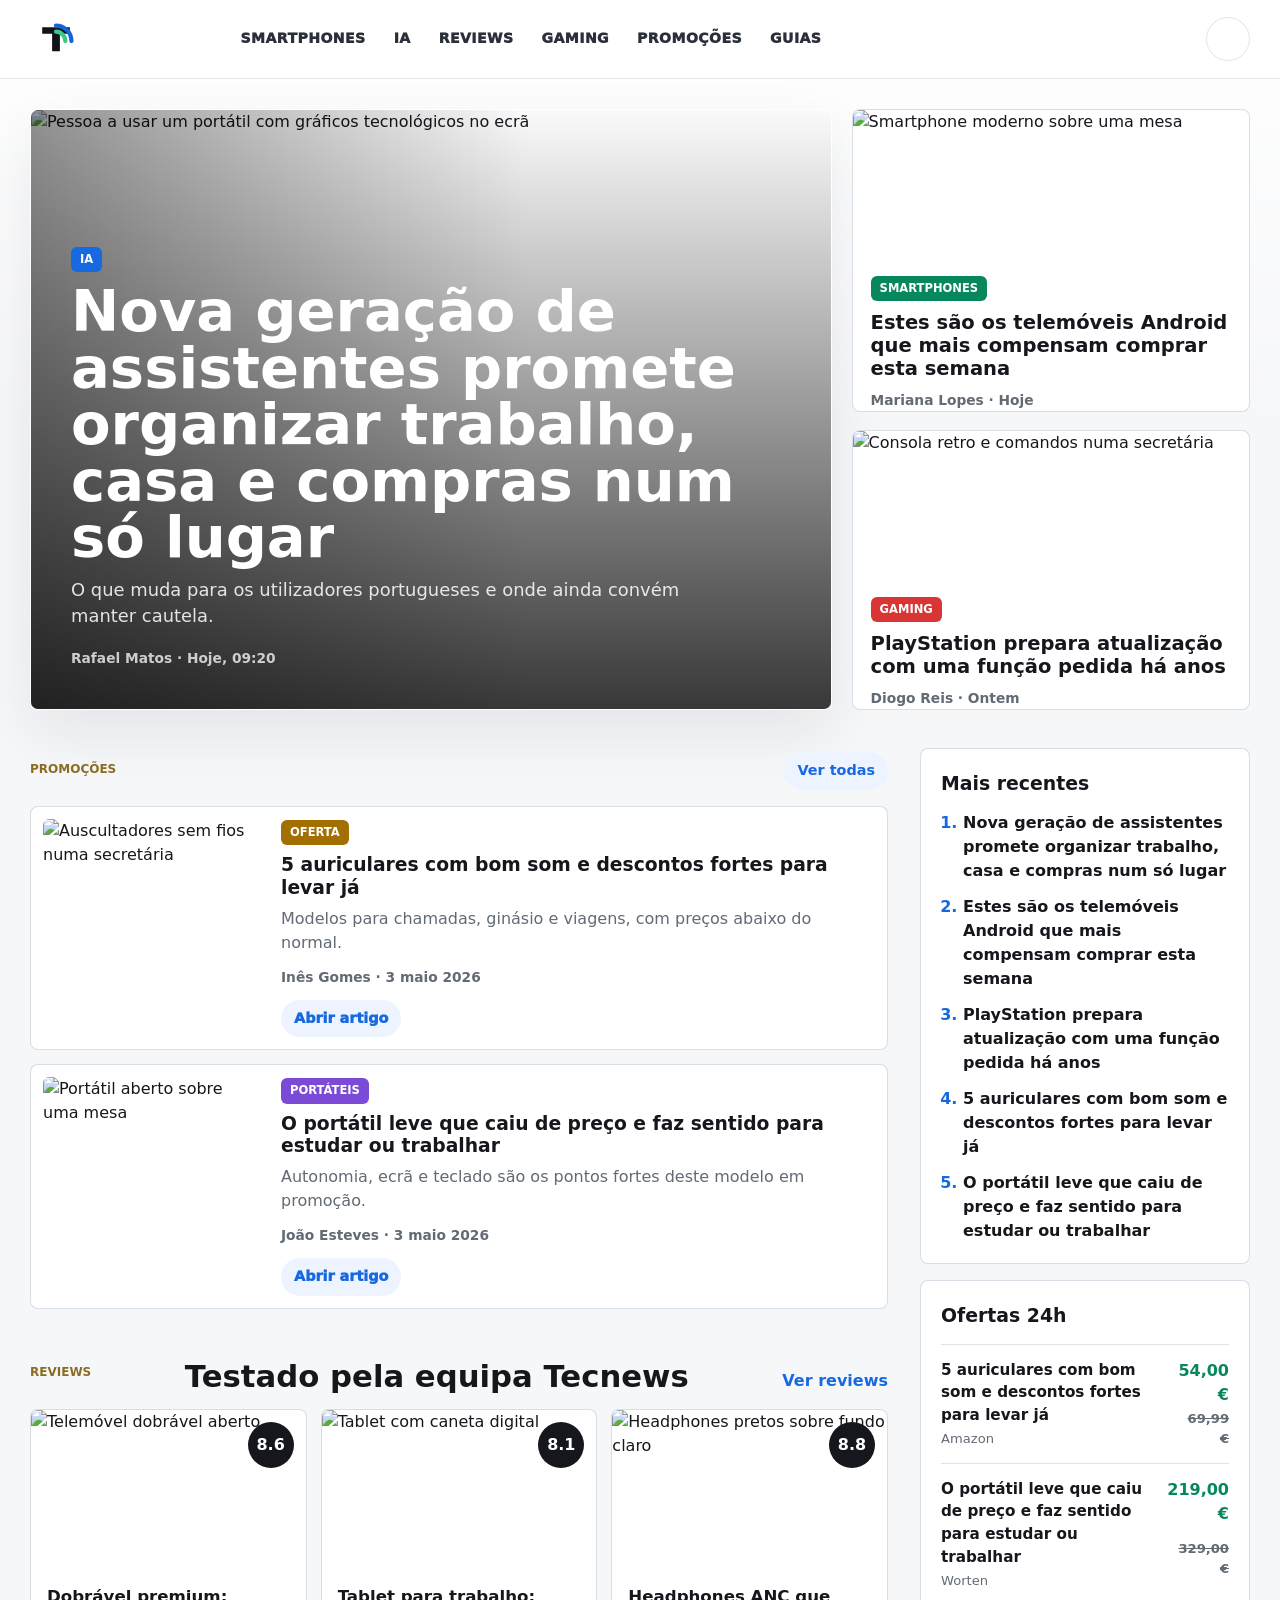
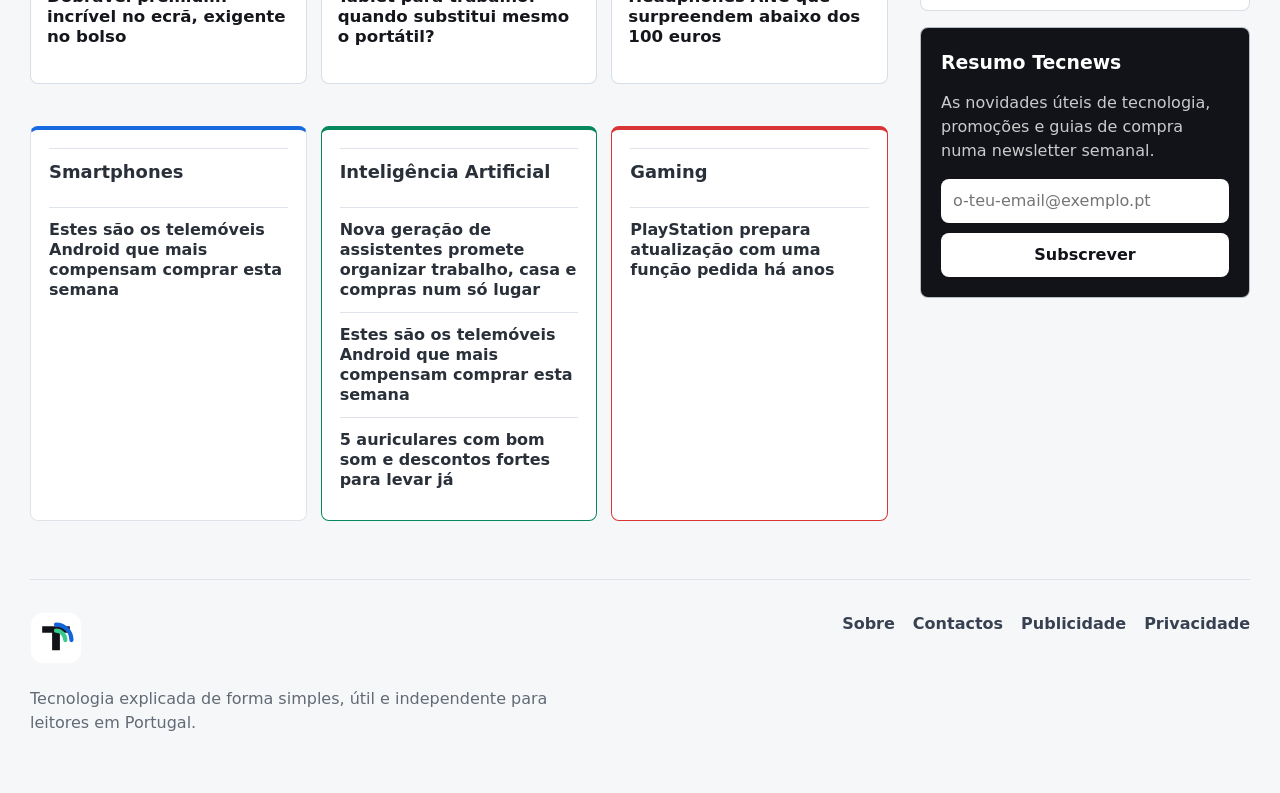
==== commit 609e1007: "Fix homepage promotion cards" ====
--- a/index.html
+++ b/index.html
@@ -25,12 +25,12 @@
         </button>
 
         <nav class="main-nav" aria-label="Secções principais">
-          <a href="topic?topic=smartphones">Smartphones</a>
-          <a href="topic?topic=ia">IA</a>
-          <a href="topic?topic=reviews">Reviews</a>
-          <a href="topic?topic=gaming">Gaming</a>
-          <a href="topic?topic=promocoes">Promoções</a>
-          <a href="topic?topic=guias">Guias</a>
+          <a href="topic.html?topic=smartphones">Smartphones</a>
+          <a href="topic.html?topic=ia">IA</a>
+          <a href="topic.html?topic=reviews">Reviews</a>
+          <a href="topic.html?topic=gaming">Gaming</a>
+          <a href="topic.html?topic=promocoes">Promoções</a>
+          <a href="topic.html?topic=guias">Guias</a>
         </nav>
 
         <form class="search" role="search" data-search-form>
@@ -58,8 +58,7 @@
           <section id="promocoes" class="section-block">
             <div class="section-heading">
               <p class="eyebrow">Promoções</p>
-              <h2><a href="topic?topic=promocoes">Boas compras sem perder a cabeça</a></h2>
-              <a class="section-action" href="topic?topic=promocoes">Ver todas</a>
+              <a class="section-action" href="topic.html?topic=promocoes">Ver todas</a>
             </div>
 
             <div class="article-list" data-promo-posts></div>
@@ -69,7 +68,7 @@
             <div class="section-heading">
               <p class="eyebrow">Reviews</p>
               <h2>Testado pela equipa Tecnews</h2>
-              <a href="topic?topic=reviews">Ver reviews</a>
+              <a href="topic.html?topic=reviews">Ver reviews</a>
             </div>
 
             <div class="review-grid" data-review-posts></div>
@@ -77,7 +76,7 @@
 
           <section id="guias" class="section-block topic-grid">
             <div class="topic-block" id="smartphones">
-              <a class="topic-head" href="topic?topic=smartphones">
+              <a class="topic-head" href="topic.html?topic=smartphones">
                 <i data-lucide="smartphone"></i>
                 <h2>Smartphones</h2>
               </a>
@@ -85,7 +84,7 @@
             </div>
 
             <div class="topic-block" id="ia">
-              <a class="topic-head" href="topic?topic=ia">
+              <a class="topic-head" href="topic.html?topic=ia">
                 <i data-lucide="sparkles"></i>
                 <h2>Inteligência Artificial</h2>
               </a>
@@ -93,7 +92,7 @@
             </div>
 
             <div class="topic-block" id="gaming">
-              <a class="topic-head" href="topic?topic=gaming">
+              <a class="topic-head" href="topic.html?topic=gaming">
                 <i data-lucide="gamepad-2"></i>
                 <h2>Gaming</h2>
               </a>
@@ -135,10 +134,10 @@
         <p>Tecnologia explicada de forma simples, útil e independente para leitores em Portugal.</p>
       </div>
       <nav aria-label="Rodapé">
-        <a href="page?page=sobre">Sobre</a>
-        <a href="page?page=contactos">Contactos</a>
-        <a href="page?page=publicidade">Publicidade</a>
-        <a href="page?page=privacidade">Privacidade</a>
+        <a href="page.html?page=sobre">Sobre</a>
+        <a href="page.html?page=contactos">Contactos</a>
+        <a href="page.html?page=publicidade">Publicidade</a>
+        <a href="page.html?page=privacidade">Privacidade</a>
       </nav>
     </footer>
 
--- a/styles.css
+++ b/styles.css
@@ -508,6 +508,14 @@
     transform 0.2s ease;
 }
 
+.promo-card {
+  color: inherit;
+}
+
+.promo-card:hover {
+  transform: translateY(-1px);
+}
+
 .card-image-link {
   display: block;
   min-height: 156px;
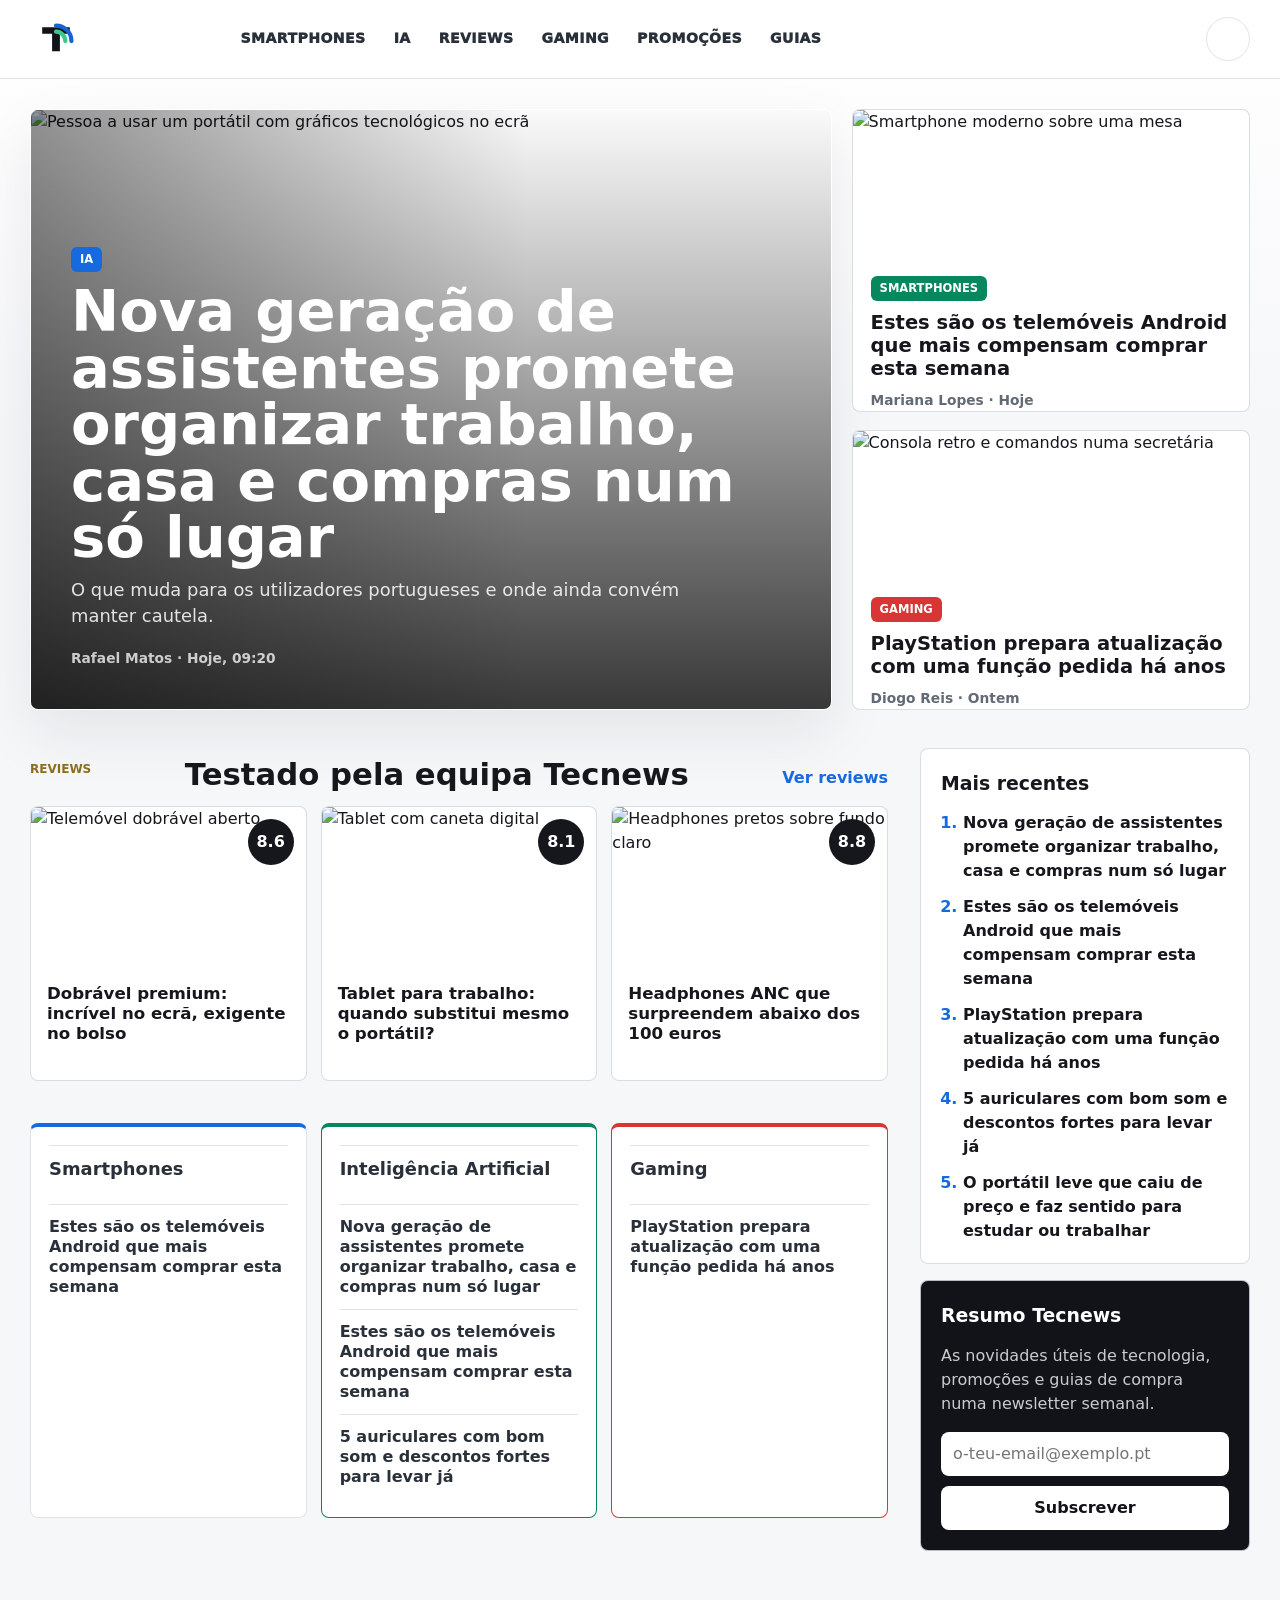
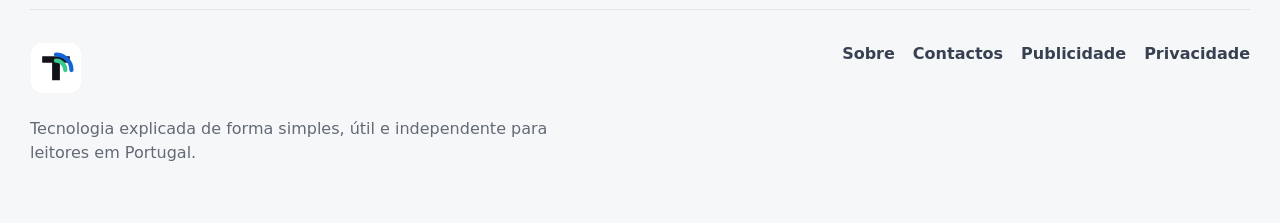
==== commit 166877e5: "Remove homepage promotions block" ====
--- a/index.html
+++ b/index.html
@@ -55,15 +55,6 @@
 
       <section class="news-layout">
         <div class="content-column">
-          <section id="promocoes" class="section-block">
-            <div class="section-heading">
-              <p class="eyebrow">Promoções</p>
-              <a class="section-action" href="topic.html?topic=promocoes">Ver todas</a>
-            </div>
-
-            <div class="article-list" data-promo-posts></div>
-          </section>
-
           <section id="reviews" class="section-block">
             <div class="section-heading">
               <p class="eyebrow">Reviews</p>
@@ -107,11 +98,6 @@
             <ol class="latest-list" data-latest-posts></ol>
           </section>
 
-          <section class="sidebar-panel deals-panel">
-            <h2>Ofertas 24h</h2>
-            <div data-deal-posts></div>
-          </section>
-
           <section class="newsletter">
             <i data-lucide="mail"></i>
             <h2 data-newsletter-title>Resumo Tecnews</h2>
--- a/styles.css
+++ b/styles.css
@@ -510,11 +510,13 @@
 
 .promo-card {
   color: inherit;
+  cursor: pointer;
 }
 
 .promo-card:hover {
   transform: translateY(-1px);
 }
+
 
 .card-image-link {
   display: block;
@@ -548,6 +550,7 @@
   margin: 0 0 12px;
   color: var(--muted);
 }
+
 
 .review-grid {
   display: grid;
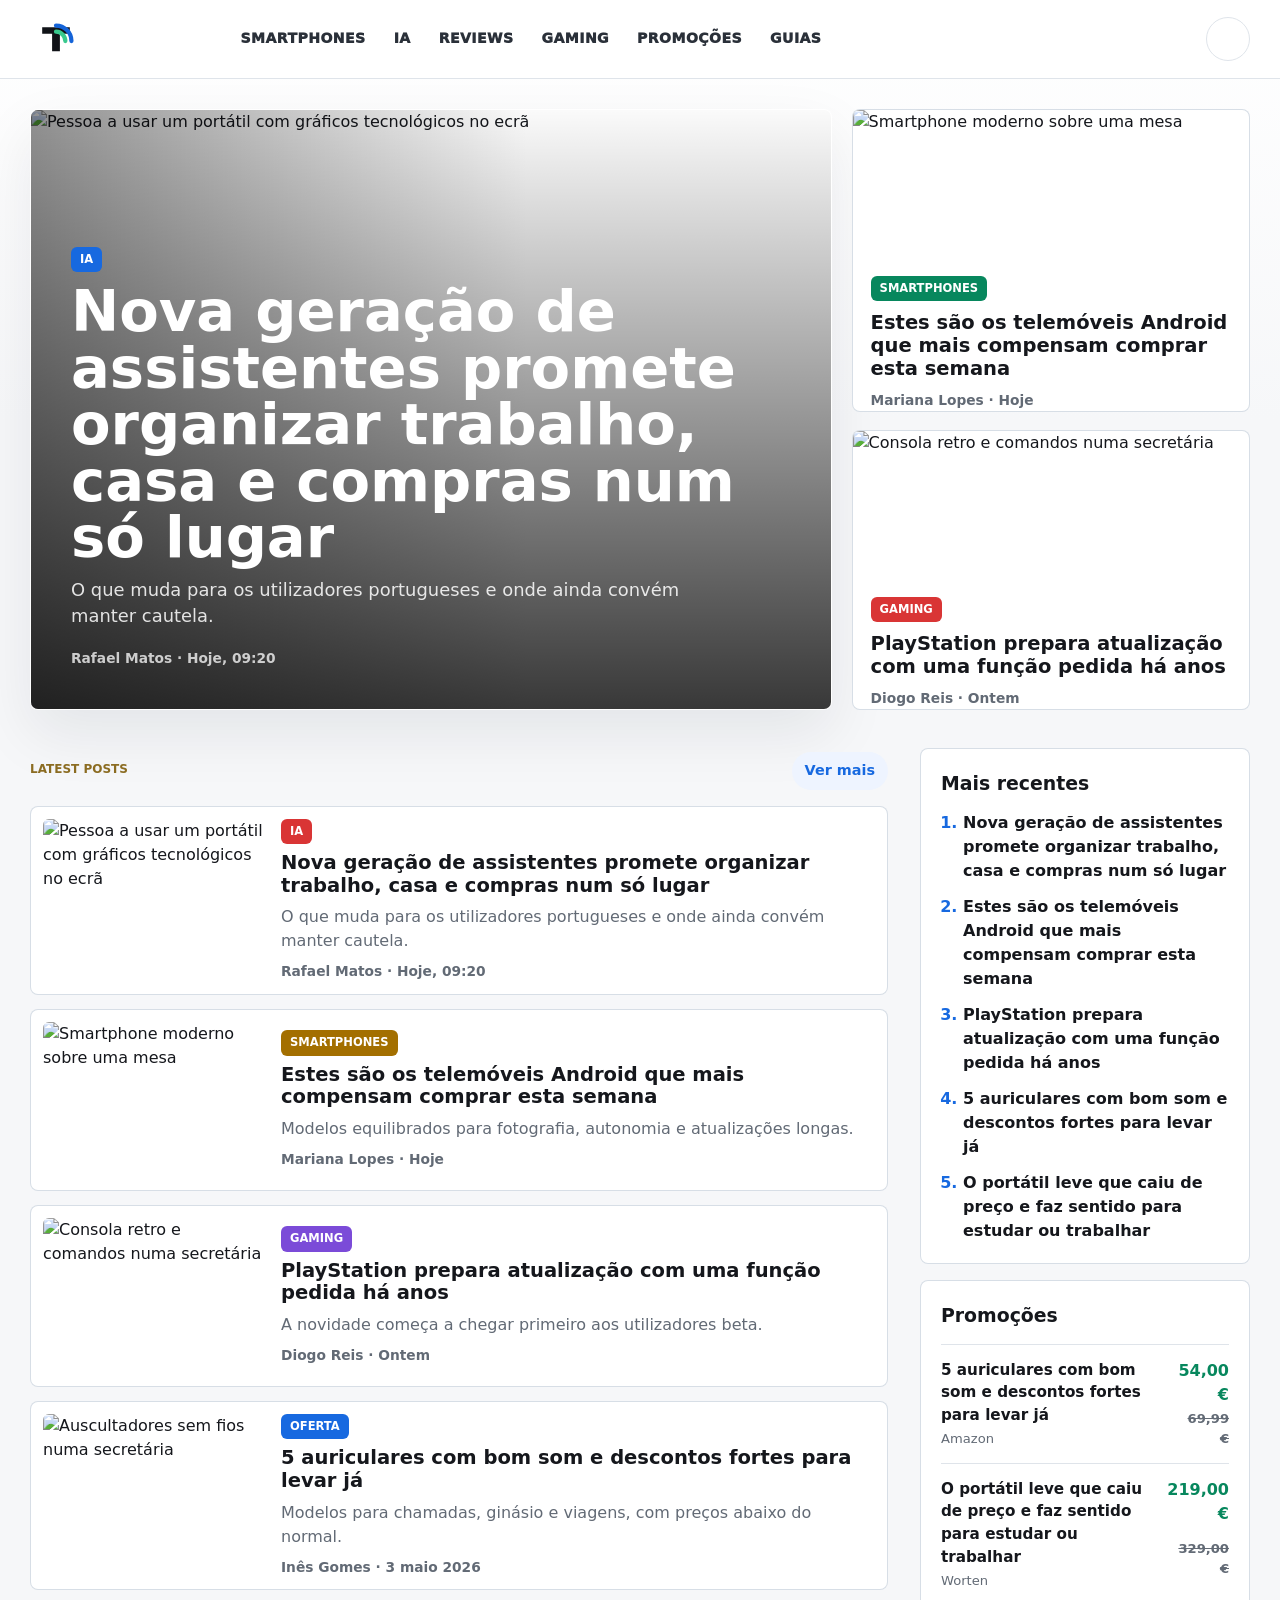
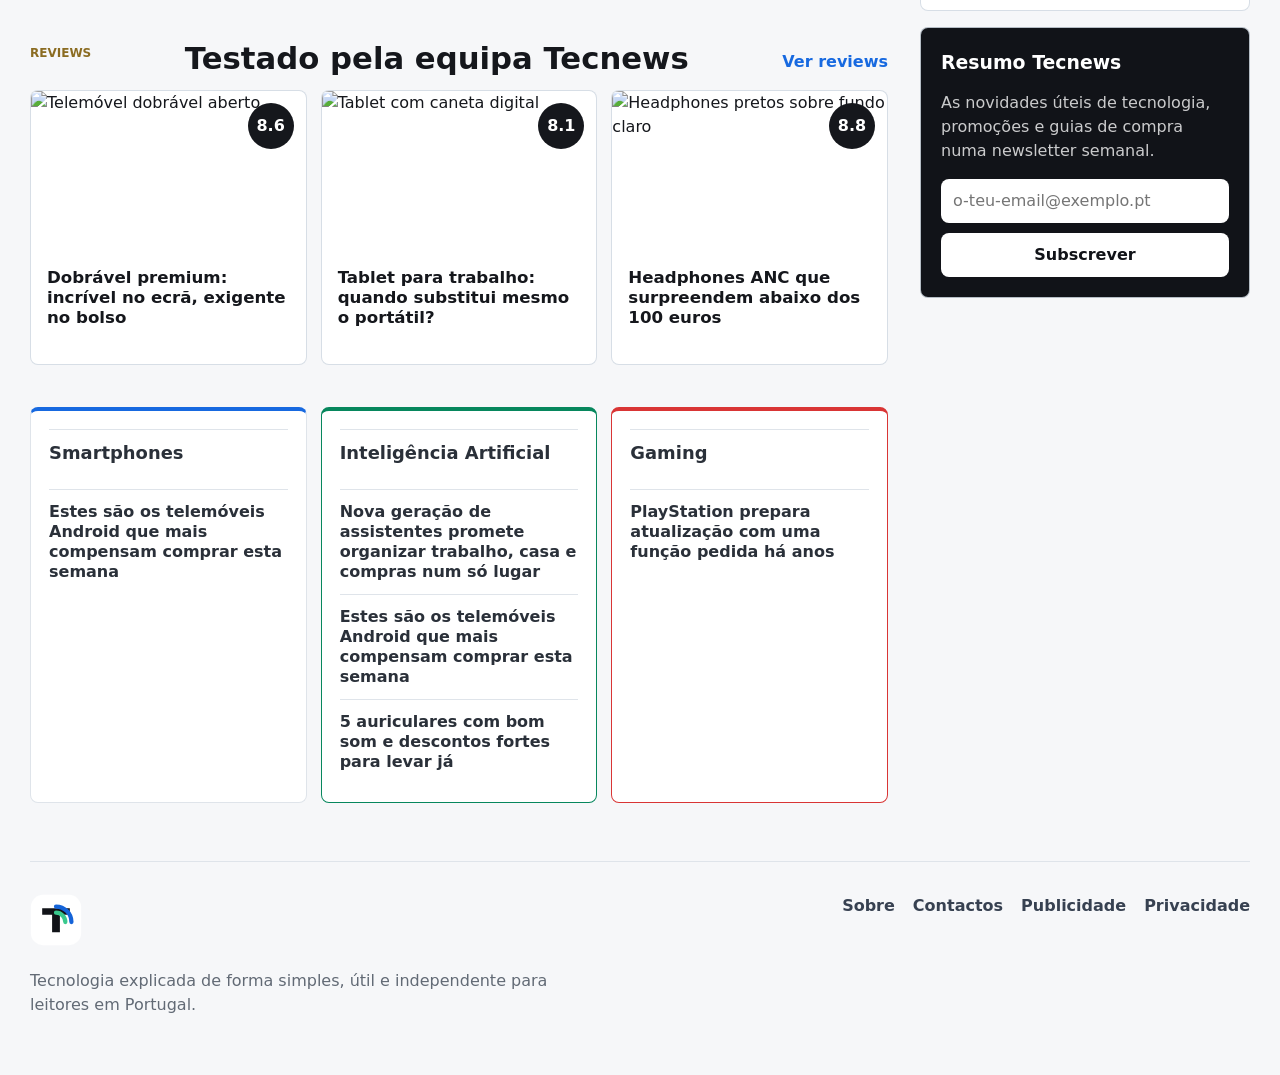
==== commit 035f7a00: "Add latest posts and promotions sidebar" ====
--- a/index.html
+++ b/index.html
@@ -55,6 +55,15 @@
 
       <section class="news-layout">
         <div class="content-column">
+          <section id="latest-posts" class="section-block">
+            <div class="section-heading">
+              <p class="eyebrow">Latest Posts</p>
+              <a class="section-action" href="topic.html?topic=guias">Ver mais</a>
+            </div>
+
+            <div class="article-list" data-main-latest-posts></div>
+          </section>
+
           <section id="reviews" class="section-block">
             <div class="section-heading">
               <p class="eyebrow">Reviews</p>
@@ -98,6 +107,11 @@
             <ol class="latest-list" data-latest-posts></ol>
           </section>
 
+          <section class="sidebar-panel deals-panel">
+            <h2>Promoções</h2>
+            <div data-deal-posts></div>
+          </section>
+
           <section class="newsletter">
             <i data-lucide="mail"></i>
             <h2 data-newsletter-title>Resumo Tecnews</h2>
--- a/styles.css
+++ b/styles.css
@@ -551,6 +551,27 @@
   color: var(--muted);
 }
 
+.latest-post-card {
+  color: inherit;
+}
+
+.latest-post-card > span:last-child {
+  display: grid;
+  align-content: center;
+  gap: 8px;
+}
+
+.latest-post-card strong {
+  display: block;
+  font-size: 1.22rem;
+  line-height: 1.16;
+}
+
+.latest-post-card em {
+  color: var(--muted);
+  font-style: normal;
+}
+
 
 .review-grid {
   display: grid;
@@ -687,8 +708,7 @@
   margin-top: 14px;
 }
 
-.deal div,
-.deal p {
+.deal span {
   display: grid;
   gap: 2px;
   margin: 0;
@@ -698,13 +718,13 @@
   font-size: 0.95rem;
 }
 
-.deal span,
+.deal small,
 .deal s {
   color: var(--muted);
   font-size: 0.82rem;
 }
 
-.deal p {
+.deal > span:last-child {
   color: var(--green);
   font-weight: 900;
   text-align: right;
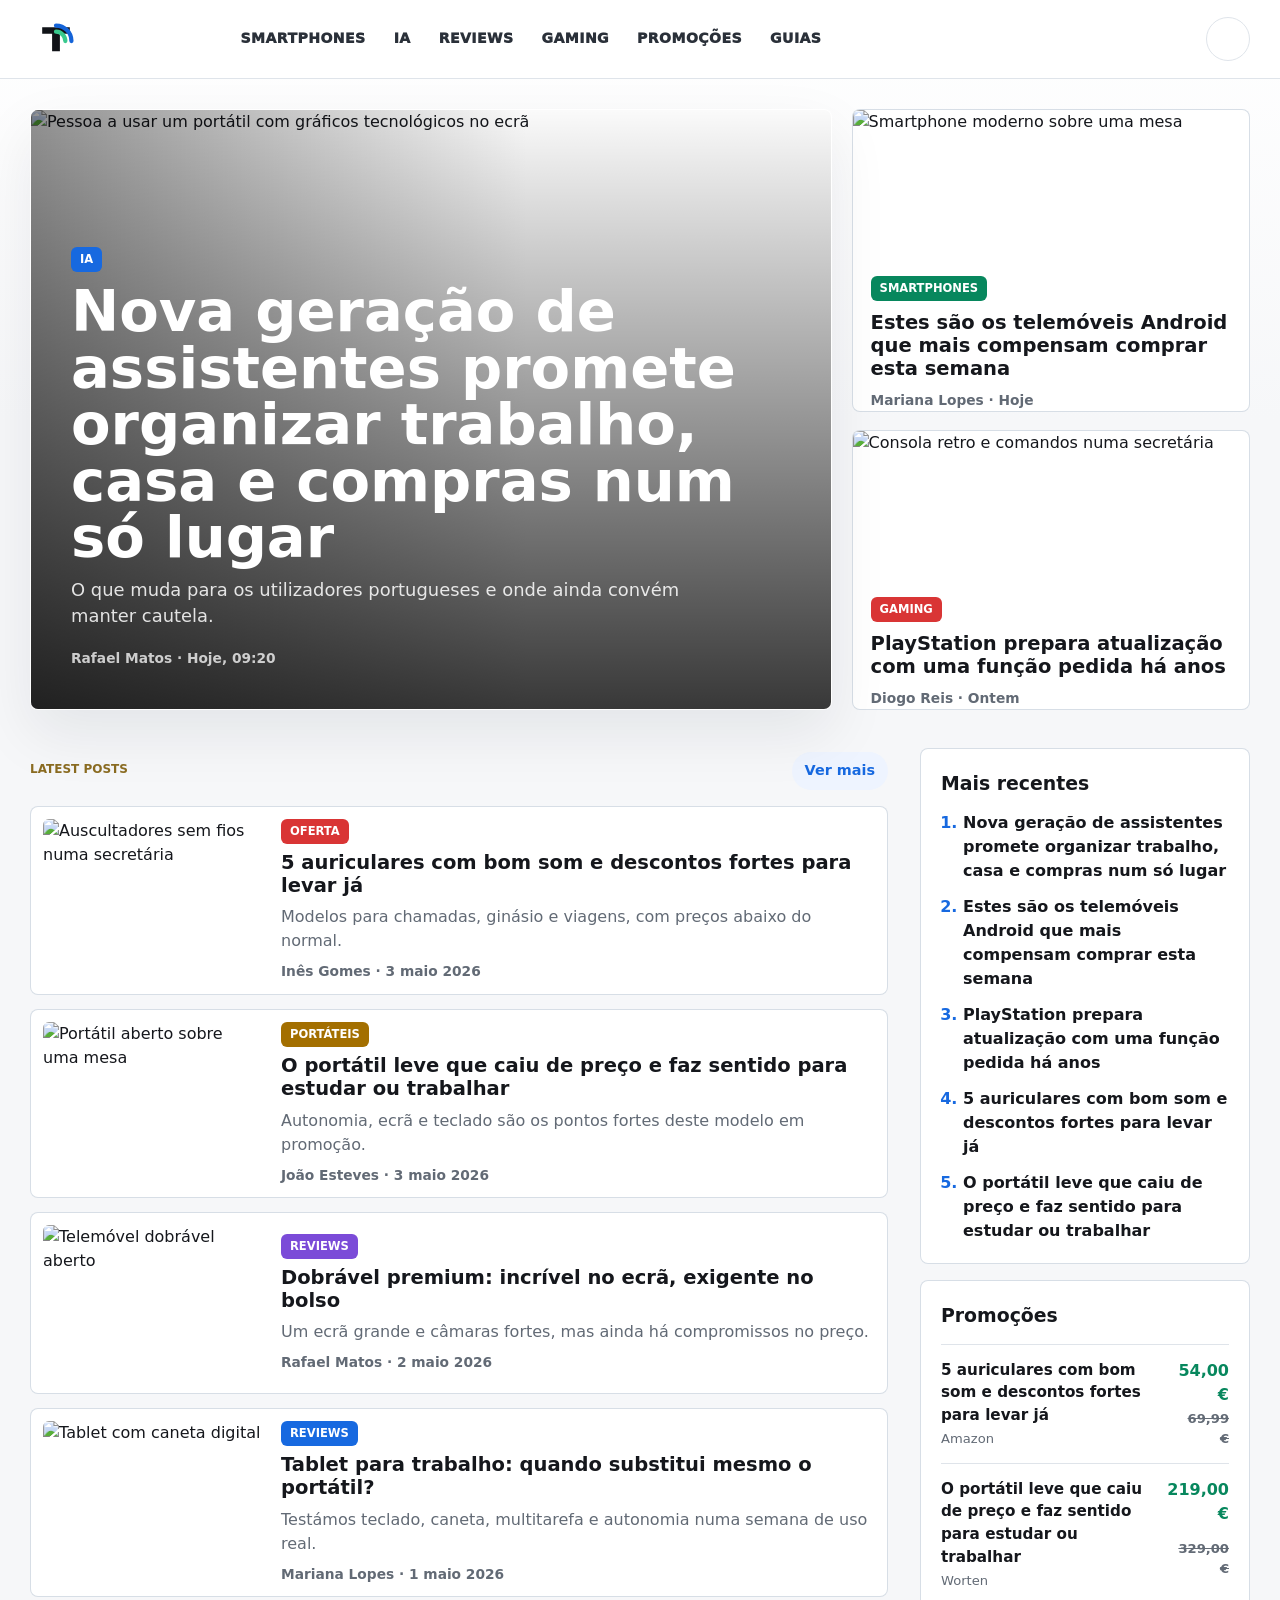
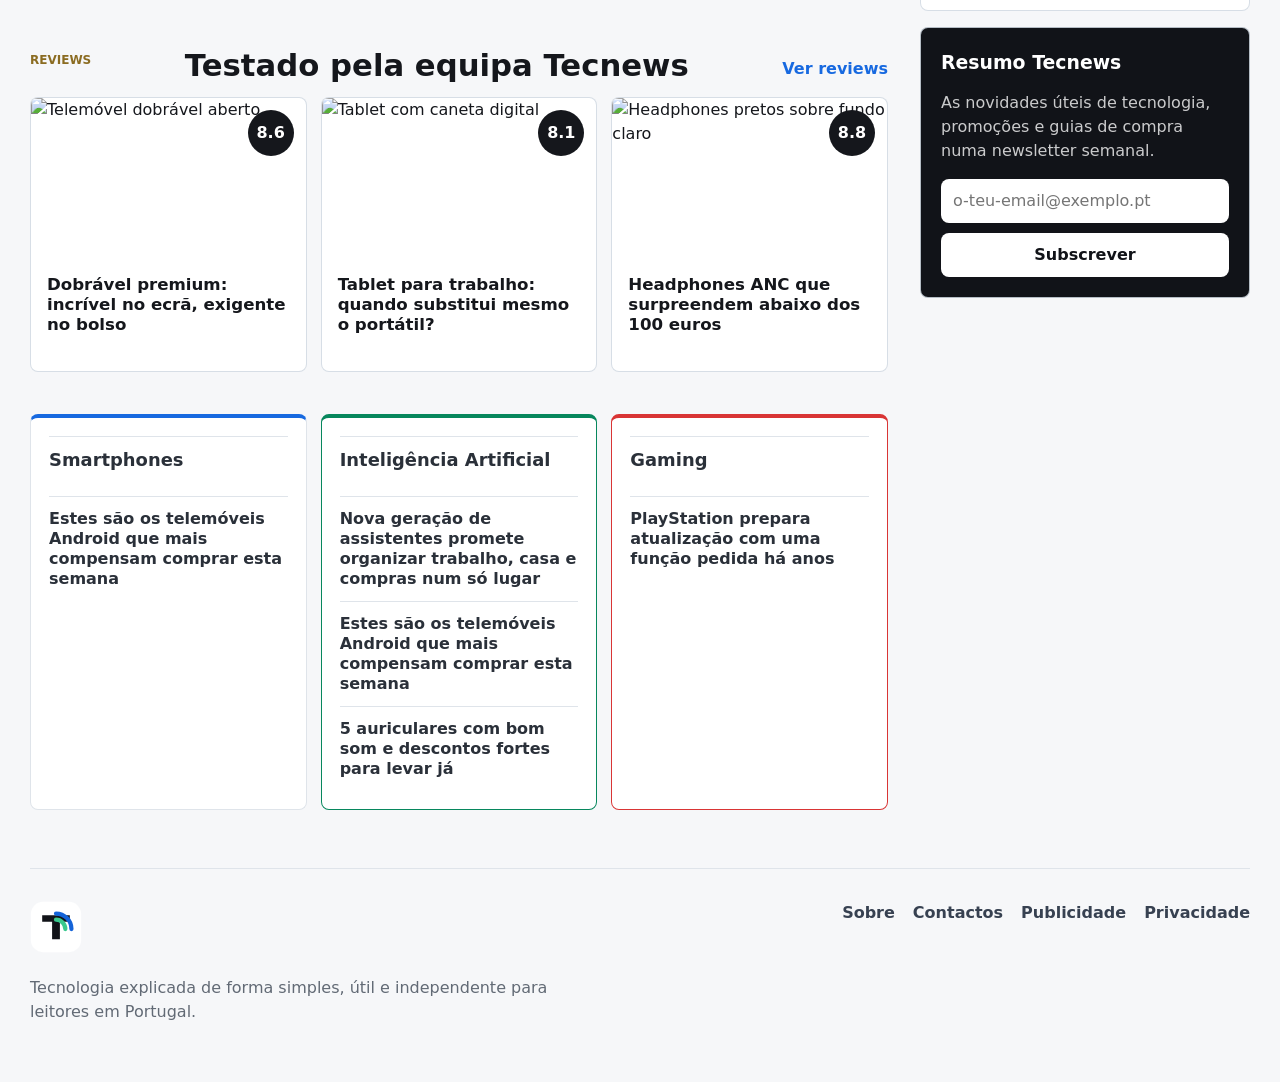
==== commit c8259887: "Add Supabase admin backend setup" ====
--- a/index.html
+++ b/index.html
@@ -142,7 +142,10 @@
     </footer>
 
     <script src="https://unpkg.com/lucide@latest/dist/umd/lucide.min.js"></script>
+    <script src="https://cdn.jsdelivr.net/npm/@supabase/supabase-js@2"></script>
+    <script src="config.js"></script>
     <script src="site-data.js"></script>
+    <script src="tecnews-backend.js"></script>
     <script src="script.js"></script>
   </body>
 </html>
--- a/styles.css
+++ b/styles.css
@@ -347,6 +347,7 @@
 }
 
 .lead-story {
+  position: relative;
   min-height: 540px;
   border-color: transparent;
 }
@@ -368,6 +369,7 @@
   position: absolute;
   inset: 0;
   content: "";
+  pointer-events: none;
 }
 
 .lead-story a::after {
